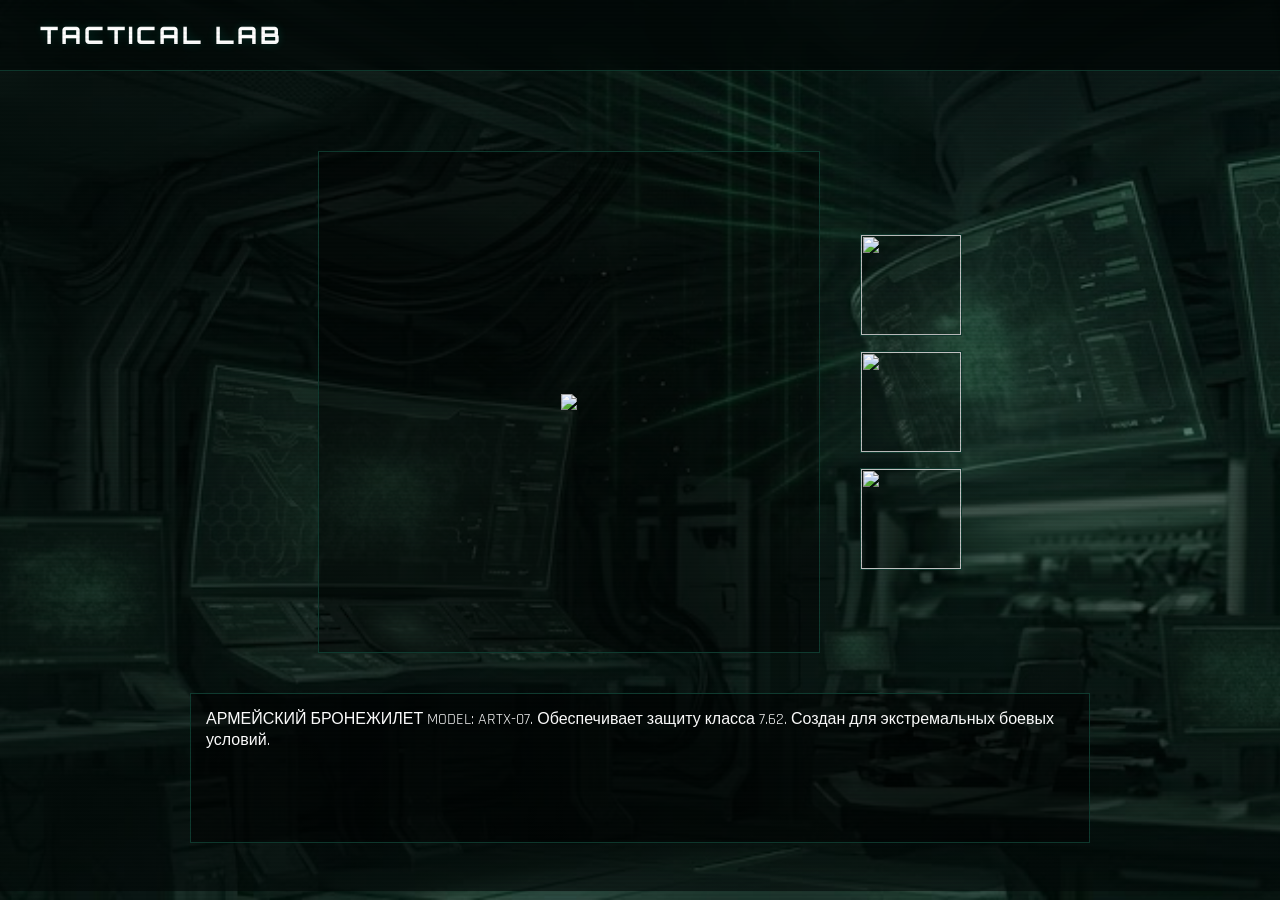
==== Tactical Lab/product.html @ 04adc697 "Add files via upload" ====
<!DOCTYPE html>
<html lang="ru">
<head>
  <meta charset="UTF-8">
  <title>Product</title>
  <link rel="stylesheet" href="style.css">
  <meta name="viewport" content="width=device-width, initial-scale=1.0">
  <style>
    body { margin: 0; }
    .main-content {
      width: 100%;
      min-height: calc(100vh - 80px);
      display: flex;
      flex-direction: column;
      align-items: center;
      justify-content: flex-start;
      padding: 20px;
      box-sizing: border-box;
    }
    .product-top {
      display: flex;
      justify-content: center;
      align-items: center;
      gap: 40px;
      width: 100%;
      margin-top: 60px;
      flex-wrap: wrap;
    }
    .main-image {
      width: 100%;
      max-width: 500px;
      aspect-ratio: 1 / 1;
      border: 1px solid var(--border-color);
      display: flex;
      align-items: center;
      justify-content: center;
      background: rgba(0,0,0,0.4);
    }
    .main-image img {
      max-width: 100%;
      max-height: 100%;
      object-fit: contain;
    }
    .thumbs {
      display: flex;
      flex-direction: column;
      gap: 15px;
    }
    .thumb {
      width: 100px;
      height: 100px;
      border: 1px solid var(--border-color);
      cursor: pointer;
      background: rgba(0,0,0,0.2);
      transition: 0.2s;
    }
    .thumb:hover {
      border-color: var(--accent);
      transform: scale(1.05);
    }
    .thumb img {
      width: 100%;
      height: 100%;
      object-fit: contain;
    }
    .product-description {
      width: 80%;
      max-width: 900px;
      margin-top: 40px;
    }
    .product-description textarea {
      width: 100%;
      height: 150px;
      background: rgba(0,0,0,0.5);
      border: 1px solid var(--border-color);
      color: white;
      padding: 15px;
      font-size: 16px;
      resize: none;
      box-sizing: border-box;
      font-family: 'Rajdhani', sans-serif;
    }
    @media (max-width: 768px) {
      .product-top { flex-direction: column; gap: 20px; margin-top: 20px; }
      .thumbs { flex-direction: row; justify-content: center; }
      .thumb { width: 70px; height: 70px; }
      .product-description { width: 95%; }
    }
  </style>
</head>
<body>

  <div class="header">
    <div class="logo">TACTICAL LAB</div>
      </div>
    </div>
  </div>

  <div class="main-content">
    <div class="product-top">
      <div class="main-image">
        <img id="mainImg" src="images/product1.png">
      </div>

      <div class="thumbs">
        <div class="thumb"><img src="images/product1.png" onclick="changeImg(this)"></div>
        <div class="thumb"><img src="images/product2.png" onclick="changeImg(this)"></div>
        <div class="thumb"><img src="images/product3.png" onclick="changeImg(this)"></div>
      </div>
    </div>

    <div class="product-description">
      <textarea placeholder="Описание товара...">АРМЕЙСКИЙ БРОНЕЖИЛЕТ MODEL: ARTX-07. Обеспечивает защиту класса 7.62. Создан для экстремальных боевых условий.</textarea>
    </div>

    <div class="product-controls">
    </div>
  </div>

  <div class="scanlines"></div>

  <script>
    function changeImg(el) {
      document.getElementById("mainImg").src = el.src;
    }
  </script>
</body>
</html>
---- Tactical Lab/style.css ----
/* Подключение футуристичных и строгих шрифтов из Google Fonts */
@import url('https://fonts.googleapis.com/css2?family=Orbitron:wght@400;600;800&family=Rajdhani:wght@500;600;700&family=Inter:wght@400;500&display=swap');

/* === ПЕРЕМЕННЫЕ === */
:root {
  --bg-dark: #020807;
  --bg-card: rgba(6, 18, 15, 0.65); 
  --accent: #00ffd0;
  --accent-dim: #1f7a63;
  --accent-glow: rgba(0, 255, 208, 0.15);
  --border-color: #0f3a2f;
  --text-main: #7fffd4;
  --text-muted: #6fbfa8;
}

/* === ГЛОБАЛЬНЫЕ СТИЛИ И СКРОЛЛБАР === */
body {
  margin: 0;
  background: url('background.png') no-repeat center center fixed;
  background-size: cover;
  font-family: 'Inter', sans-serif;
  color: var(--text-main);
  overflow-x: hidden;
}

::-webkit-scrollbar { width: 6px; }
::-webkit-scrollbar-track { background: var(--bg-dark); }
::-webkit-scrollbar-thumb { background: var(--border-color); border-radius: 3px; }
::-webkit-scrollbar-thumb:hover { background: var(--accent); }

/* === HEADER === */
.header {
  display: flex;
  justify-content: space-between;
  align-items: center;
  padding: 20px 40px;
  border-bottom: 1px solid var(--border-color);
  background: rgba(2, 8, 7, 0.85); 
  backdrop-filter: blur(10px);
  position: sticky;
  top: 0;
  z-index: 100;
}

.logo {
  font-family: 'Orbitron', sans-serif;
  font-weight: 800;
  font-size: 24px;
  letter-spacing: 3px;
  color: #fff;
  text-shadow: 0 0 10px var(--accent-glow);
}

.balance {
  display: flex;
  align-items: center;
  gap: 20px;
  font-family: 'Rajdhani', sans-serif;
  font-weight: 600;
  font-size: 16px;
  letter-spacing: 1px;
  text-transform: uppercase;
}

.cart {
  background: rgba(15, 58, 47, 0.2);
  border: 1px solid var(--border-color);
  padding: 6px 14px;
  border-radius: 4px;
  font-family: 'Orbitron', sans-serif;
  font-size: 13px;
  color: var(--accent);
}

/* === BUTTONS === */
.btn {
  font-family: 'Orbitron', sans-serif;
  font-weight: 600;
  font-size: 12px;
  letter-spacing: 1.5px;
  padding: 10px 22px;
  background: transparent;
  border: 1px solid var(--accent-dim);
  color: var(--text-main);
  cursor: pointer;
  text-transform: uppercase;
  transition: all 0.25s cubic-bezier(0.4, 0, 0.2, 1);
  position: relative;
}

.btn:hover {
  background: var(--accent);
  color: #000;
  border-color: var(--accent);
  box-shadow: 0 0 15px var(--accent-glow);
}

/* === LAYOUT === */
.container {
  display: grid;
  grid-template-columns: 240px 1fr;
  min-height: calc(100vh - 78px);
}

/* === SIDEBAR === */
.sidebar {
  padding: 40px 24px;
  border-right: 1px solid var(--border-color);
  background: linear-gradient(180deg, rgba(2, 8, 7, 0.9) 0%, rgba(5, 17, 14, 0.7) 100%);
  backdrop-filter: blur(4px);
  position: relative;
  overflow: hidden;
}

.sidebar div {
  font-family: 'Rajdhani', sans-serif;
  font-weight: 600;
  font-size: 16px;
  text-transform: uppercase;
  margin-bottom: 8px;
  cursor: pointer;
  letter-spacing: 2px;
  padding: 12px 16px;
  color: var(--text-muted);
  border-left: 2px solid transparent;
  transition: all 0.2s ease;
}

.sidebar div:hover {
  color: var(--accent);
  border-left-color: var(--accent);
  background: linear-gradient(90deg, rgba(0, 255, 208, 0.05) 0%, transparent 100%);
  padding-left: 22px;
}

/* === MAIN === */
.main-content {
  min-width: 0;
  background: radial-gradient(circle at top right, rgba(5, 20, 17, 0.4) 0%, rgba(2, 8, 7, 0.65) 70%);
}

/* === HERO SECTION === */
.hero {
  margin: 0;
  min-height: 380px;
  position: relative;
  overflow: hidden;
  width: 100%;
  background: url("images/warehouse.png") center/cover no-repeat;
  border-bottom: 1px solid var(--border-color);
  display: flex;
  align-items: center;
}

.hero::before {
  content: "";
  position: absolute;
  inset: 0;
  background: linear-gradient(90deg, rgba(2, 8, 7, 1) 0%, rgba(2, 8, 7, 0.8) 40%, rgba(2, 8, 7, 0) 100%);
  z-index: 1;
}

.hero-content {
  width: 45%;
  padding: 0 40px 0 24px;
  margin-left: 40px;
  position: relative;
  z-index: 2;
  border-left: 2px solid var(--accent-dim);
}

.hero-status {
  font-family: 'Orbitron', sans-serif;
  font-size: 11px;
  color: var(--accent);
  letter-spacing: 2px;
  display: block;
  margin-bottom: 8px;
}

.hero h1 {
  font-family: 'Orbitron', sans-serif;
  font-weight: 800;
  margin: 0;
  font-size: 52px;
  letter-spacing: 2px;
  color: #fff;
  text-shadow: 0 0 20px rgba(255,255,255,0.1);
}

.hero p {
  margin: 16px 0 28px 0;
  color: var(--text-muted);
  font-size: 15px;
  line-height: 1.8;
  font-family: 'Rajdhani', sans-serif;
  font-weight: 500;
  letter-spacing: 1px;
  text-transform: uppercase;
}

.hero-soldier, .hero-skull {
  position: absolute;
  top: 0;
  right: 0;
  width: 55%;
  height: 100%;
  pointer-events: none;
  mask-image: linear-gradient(to right, transparent 0%, black 40%);
}

.hero-skull { z-index: 1; opacity: 0.15; }
.hero-soldier { z-index: 2; }

.hero-soldier img, .hero-skull img {
  width: 100%;
  height: 100%;
  object-fit: cover;
}

/* === FEATURED & КАРТОЧКИ === */
.featured {
  padding: 40px;
  margin: 0;
}

.featured h3 {
  font-family: 'Orbitron', sans-serif;
  font-weight: 700;
  font-size: 18px;
  letter-spacing: 3px;
  margin-top: 0;
  margin-bottom: 24px;
  color: #fff;
}

.cards {
  display: grid;
  grid-template-columns: repeat(auto-fill, minmax(240px, 1fr)); 
  gap: 24px;
}

.card {
  height: 280px;
  border: 1px solid rgba(15, 58, 47, 0.7);
  background: var(--bg-card);
  backdrop-filter: blur(2px);
  position: relative;
  display: flex;
  align-items: center;
  justify-content: center;
  overflow: hidden;
  box-sizing: border-box;
  cursor: pointer;
  transition: all 0.3s cubic-bezier(0.25, 0.46, 0.45, 0.94);
  z-index: 10;
}

.card img {
  width: 100%;
  height: 100%;
  object-fit: cover;
  display: block;
  transition: transform 0.3s ease;
}

/* Угловые элементы (сохранены из твоего кода) */
.card::before, .card::after {
  content: "";
  position: absolute;
  width: 8px;
  height: 8px;
  transition: all 0.3s ease;
  z-index: 2; 
}

.card::before {
  top: -1px; left: -1px;
  border-top: 2px solid var(--accent-dim);
  border-left: 2px solid var(--accent-dim);
}

.card::after {
  bottom: -1px; right: -1px;
  border-bottom: 2px solid var(--accent-dim);
  border-right: 2px solid var(--accent-dim);
}

/* УЛУЧШЕННОЕ НЕОНОВОЕ СВЕЧЕНИЕ КАРТОЧКИ */
.card:hover {
  border-color: var(--accent);
  background: rgba(10, 35, 30, 0.85);
  transform: translateY(-8px) scale(1.02);
  box-shadow: 0 10px 30px rgba(0, 0, 0, 0.6),
              0 0 20px rgba(0, 255, 208, 0.3),
              inset 0 0 15px rgba(0, 255, 208, 0.15);
  z-index: 11;
}

.card:hover img {
  transform: scale(1.05); 
}

.card:hover::before { border-color: var(--accent); width: 16px; height: 16px; }
.card:hover::after { border-color: var(--accent); width: 16px; height: 16px; }

.sidebar::after {
  content: "";
  position: absolute;
  top: 0; right: 0; width: 4px; height: 100%;
  cursor: col-resize;
  transition: background 0.2s;
}
.sidebar::after:hover { background: var(--accent); }

.sidebar::before {
  content: "";
  position: absolute; inset: 0;
  background: repeating-linear-gradient(0deg, transparent, transparent 2px, rgba(0, 255, 208, 0.03) 3px);
  pointer-events: none;
}

/* ===== СТИЛИ ДЛЯ СТРАНИЦЫ ТОВАРА (PRODUCT PAGE) ===== */
.product-controls {
  width: 80%;
  max-width: 900px;
  margin-top: 20px;
  display: flex;
  justify-content: flex-end;
}

.buy-btn {
  font-size: 16px;
  padding: 14px 50px;
  background: var(--accent-dim);
  color: #fff;
  border: 1px solid var(--accent);
  font-weight: 800;
  width: 220px;
}

.buy-btn:hover {
  background: var(--accent);
  color: #000;
  box-shadow: 0 0 15px var(--accent-glow);
}

/* ===== 📱 MOBILE VERSION ===== */
@media (max-width: 768px) {
  .header { padding: 12px 16px; flex-direction: column; gap: 10px; }
  .logo { font-size: 18px; text-align: center; }
  .balance { width: 100%; justify-content: space-between; font-size: 13px; }
  .cart { font-size: 12px; padding: 4px 10px; }
  .sidebar { display: none; }
  .container { display: block; }
  
  .hero { min-height: 300px; align-items: center; justify-content: center; }
  .hero::before { background: linear-gradient(180deg, rgba(2, 8, 7, 0.9) 0%, rgba(2, 8, 7, 0.6) 100%); }
  .hero-content { width: 100%; margin: 0; padding: 20px; border-left: none; text-align: center; }
  .hero h1 { font-size: 28px; }
  .hero p { font-size: 12px; line-height: 1.6; }
  .hero-soldier, .hero-skull { display: none; }
  
  .featured { padding: 20px 12px; }
  .featured h3 { font-size: 14px; text-align: center; }
  
  .cards { grid-template-columns: repeat(2, 1fr); gap: 12px; }
  .card { height: 200px; padding: 10px; }
  .btn { font-size: 11px; padding: 10px; }
  .card:active { transform: scale(0.96); }
  .product-controls { width: 95%; }
  .buy-btn { width: 100%; }
}

/* =========================================
   ДОБАВЛЕННЫЕ СТИЛИ ВАУ-ЭФФЕКТОВ
   ========================================= */

/* ЭКРАН ЗАГРУЗКИ */
#boot-screen {
  position: fixed;
  top: 0;
  left: 0;
  width: 100vw;
  height: 100vh;
  background-color: var(--bg-dark);
  z-index: 9999;
  display: flex;
  flex-direction: column;
  justify-content: center;
  align-items: center;
  transition: opacity 0.5s ease-out;
}

.terminal {
  color: var(--accent);
  font-family: 'Courier New', Courier, monospace;
  font-size: 1.2rem;
  width: 80%;
  max-width: 600px;
}

.terminal p { margin: 10px 0; }

.typewriter {
  overflow: hidden;
  white-space: nowrap;
  border-right: 2px solid var(--accent);
  width: 0;
  animation: typing 1s steps(30, end) forwards;
}

.delay-1 { animation-delay: 1s; }
.delay-2 { animation-delay: 2s; }

@keyframes typing {
  from { width: 0 }
  to { width: 100%; border-right: transparent; }
}

.blink { animation: blinker 1s linear infinite; }
@keyframes blinker { 50% { opacity: 0; } }

/* СКАНЛАЙНЫ (Эффект монитора) */
.scanlines {
  position: fixed;
  top: 0;
  left: 0;
  width: 100vw;
  height: 100vh;
  background: linear-gradient(
    to bottom,
    rgba(255,255,255,0),
    rgba(255,255,255,0) 50%,
    rgba(0, 0, 0, 0.15) 50%,
    rgba(0, 0, 0, 0.15)
  );
  background-size: 100% 4px;
  pointer-events: none; /* Не блокирует клики */
  z-index: 9998;
  opacity: 0.3;
}
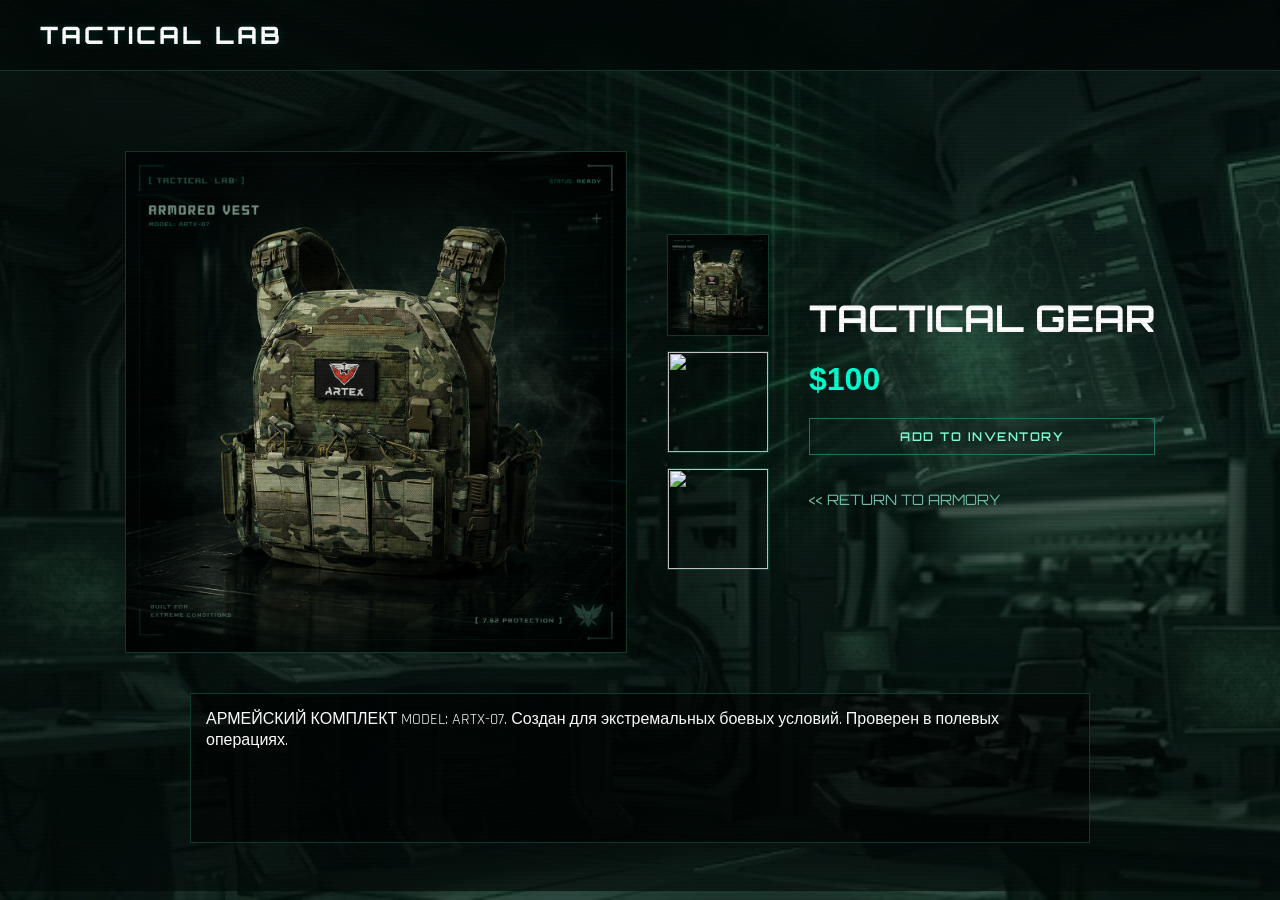
==== commit 71feb8ec: "Add files via upload" ====
--- a/Tactical Lab/product.html
+++ b/Tactical Lab/product.html
@@ -2,7 +2,7 @@
 <html lang="ru">
 <head>
   <meta charset="UTF-8">
-  <title>Product</title>
+  <title>Product Specifications</title>
   <link rel="stylesheet" href="style.css">
   <meta name="viewport" content="width=device-width, initial-scale=1.0">
   <style>
@@ -63,6 +63,35 @@
       height: 100%;
       object-fit: contain;
     }
+    .product-info-panel {
+      max-width: 400px;
+      display: flex;
+      flex-direction: column;
+      gap: 20px;
+    }
+    .product-title {
+      font-family: 'Orbitron', sans-serif;
+      font-size: 2.3rem;
+      color: #fff;
+      margin: 0;
+      text-transform: uppercase;
+    }
+    .product-price {
+      font-family: 'Rajdhani', sans-serif;
+      font-size: 2rem;
+      color: var(--accent);
+      font-weight: 700;
+    }
+    .back-link {
+      color: var(--text-muted);
+      text-decoration: none;
+      font-family: 'Orbitron', sans-serif;
+      font-size: 0.9rem;
+      margin-top: 15px;
+      display: inline-block;
+    }
+    .back-link:hover { color: var(--accent); }
+
     .product-description {
       width: 80%;
       max-width: 900px;
@@ -91,37 +120,57 @@
 <body>
 
   <div class="header">
-    <div class="logo">TACTICAL LAB</div>
-      </div>
-    </div>
+    <div class="logo" style="cursor:pointer;" onclick="window.location.href='index.html'">TACTICAL LAB</div>
   </div>
 
   <div class="main-content">
     <div class="product-top">
       <div class="main-image">
-        <img id="mainImg" src="images/product1.png">
+        <img id="mainImg" src="">
       </div>
 
       <div class="thumbs">
-        <div class="thumb"><img src="images/product1.png" onclick="changeImg(this)"></div>
-        <div class="thumb"><img src="images/product2.png" onclick="changeImg(this)"></div>
-        <div class="thumb"><img src="images/product3.png" onclick="changeImg(this)"></div>
+        <div class="thumb"><img id="t1" src="" onclick="changeImg(this)"></div>
+        <div class="thumb"><img id="t2" src="images/product2.png" onclick="changeImg(this)"></div>
+        <div class="thumb"><img id="t3" src="images/product3.png" onclick="changeImg(this)"></div>
+      </div>
+
+      <div class="product-info-panel">
+        <h1 id="productName" class="product-title">TACTICAL GEAR</h1>
+        <div id="productPrice" class="product-price">$0</div>
+        <button class="btn" onclick="addToCartProduct()">ADD TO INVENTORY</button>
+        <div>
+          <a href="index.html" class="back-link"><< RETURN TO ARMORY</a>
+        </div>
       </div>
     </div>
 
     <div class="product-description">
-      <textarea placeholder="Описание товара...">АРМЕЙСКИЙ БРОНЕЖИЛЕТ MODEL: ARTX-07. Обеспечивает защиту класса 7.62. Создан для экстремальных боевых условий.</textarea>
-    </div>
-
-    <div class="product-controls">
+      <textarea placeholder="Описание товара...">АРМЕЙСКИЙ КОМПЛЕКТ MODEL: ARTX-07. Создан для экстремальных боевых условий. Проверен в полевых операциях.</textarea>
     </div>
   </div>
 
   <div class="scanlines"></div>
 
   <script>
+    const price = localStorage.getItem("productPrice") || "100";
+    const name = localStorage.getItem("productName") || "Tactical Gear";
+    const img = localStorage.getItem("productImg") || "images/armor.png";
+
+    document.getElementById("productPrice").innerText = "$" + price;
+    document.getElementById("productName").innerText = name;
+    document.getElementById("mainImg").src = img;
+    document.getElementById("t1").src = img;
+
     function changeImg(el) {
       document.getElementById("mainImg").src = el.src;
+    }
+
+    function addToCartProduct() {
+      let cart = JSON.parse(localStorage.getItem('tacticalCart')) || [];
+      cart.push({ name: name, price: price, img: img });
+      localStorage.setItem('tacticalCart', JSON.stringify(cart));
+      alert("// LOADOUT UPDATED: CONFIGURATION COMPLETED");
     }
   </script>
 </body>
--- a/Tactical Lab/style.css
+++ b/Tactical Lab/style.css
@@ -439,4 +439,410 @@
   pointer-events: none; /* Не блокирует клики */
   z-index: 9998;
   opacity: 0.3;
-}+}
+.product-card {
+    transition: opacity 0.3s ease, transform 0.3s ease;
+}
+/* ===================================================
+   FIX & EXTENSION FOR CATALOG CARDS & TAC CART
+   =================================================== */
+
+.cards .card {
+  display: flex;
+  flex-direction: column;
+  height: auto;
+  justify-content: flex-start;
+  align-items: stretch;
+  padding: 0;
+}
+
+.card-image {
+  width: 100%;
+  aspect-ratio: 1 / 1;
+  display: flex;
+  align-items: center;
+  justify-content: center;
+  overflow: hidden;
+  background: rgba(0, 0, 0, 0.2);
+}
+
+.card-image img {
+  width: 100%;
+  height: 100%;
+  object-fit: cover;
+}
+
+.card-info {
+  padding: 15px;
+  background: rgba(2, 8, 7, 0.9);
+  border-top: 1px solid var(--border-color);
+  display: flex;
+  flex-direction: column;
+  gap: 10px;
+}
+
+.card-info h4 {
+  margin: 0;
+  font-family: 'Orbitron', sans-serif;
+  font-size: 0.9rem;
+  color: #fff;
+  letter-spacing: 1px;
+}
+
+.card-meta {
+  display: flex;
+  justify-content: space-between;
+  align-items: center;
+}
+
+.card-meta .price {
+  font-family: 'Rajdhani', sans-serif;
+  font-size: 1.3rem;
+  font-weight: 700;
+  color: var(--accent);
+}
+
+.buy-btn {
+  background: transparent;
+  border: 1px solid var(--accent-dim);
+  color: var(--text-main);
+  padding: 6px 14px;
+  font-family: 'Orbitron', sans-serif;
+  font-size: 0.75rem;
+  font-weight: 600;
+  cursor: pointer;
+  transition: all 0.2s ease;
+}
+
+.buy-btn:hover {
+  background: var(--accent);
+  color: #000;
+  border-color: var(--accent);
+  box-shadow: 0 0 10px var(--accent-glow);
+}
+
+.sidebar div.active {
+  color: var(--accent);
+  border-left: 2px solid var(--accent);
+  background: linear-gradient(90deg, rgba(0, 255, 208, 0.05) 0%, transparent 100%);
+  padding-left: 22px;
+}
+
+.cart-icon {
+  font-family: 'Orbitron', sans-serif;
+  font-size: 0.85rem;
+  color: var(--accent);
+  border: 1px solid var(--border-color);
+  padding: 8px 16px;
+  cursor: pointer;
+  letter-spacing: 1px;
+  transition: all 0.25s ease;
+}
+
+.cart-icon:hover {
+  background: var(--accent);
+  color: #000;
+  box-shadow: 0 0 15px var(--accent-glow);
+}
+
+.cart-modal {
+  display: none; 
+  position: fixed;
+  top: 0; left: 0;
+  width: 100vw; height: 100vh;
+  background: rgba(2, 8, 7, 0.9);
+  z-index: 99999;
+  justify-content: center;
+  align-items: center;
+  backdrop-filter: blur(5px);
+}
+
+.cart-content {
+  background: #020807;
+  border: 1px solid var(--accent);
+  width: 90%;
+  max-width: 450px;
+  padding: 30px;
+  box-shadow: 0 0 30px rgba(0, 255, 208, 0.2);
+}
+
+.cart-header {
+  display: flex;
+  justify-content: space-between;
+  align-items: center;
+  border-bottom: 1px solid var(--border-color);
+  padding-bottom: 15px;
+}
+
+.cart-header h2 {
+  font-family: 'Orbitron', sans-serif;
+  font-size: 1.1rem;
+  color: var(--accent);
+  margin: 0;
+}
+
+.close-cart {
+  color: var(--text-muted);
+  font-size: 2rem;
+  cursor: pointer;
+  line-height: 1;
+}
+.close-cart:hover { color: var(--accent); }
+
+.cart-items {
+  max-height: 250px;
+  overflow-y: auto;
+  margin: 20px 0;
+}
+
+.empty-msg {
+  font-family: 'Rajdhani', sans-serif;
+  color: var(--text-muted);
+  text-align: center;
+  font-size: 1.1rem;
+}
+
+.cart-item-row {
+  display: flex;
+  align-items: center;
+  gap: 15px;
+  border-bottom: 1px solid rgba(15, 58, 47, 0.4);
+  padding: 10px 0;
+}
+
+.cart-item-row img {
+  width: 50px;
+  height: 50px;
+  object-fit: contain;
+  border: 1px solid var(--border-color);
+  background: rgba(0,0,0,0.3);
+}
+
+.cart-item-info { flex: 1; }
+.cart-item-info h4 {
+  margin: 0 0 5px 0;
+  font-size: 0.95rem;
+  color: #fff;
+  font-family: 'Rajdhani', sans-serif;
+}
+.cart-item-info p {
+  margin: 0;
+  font-size: 0.9rem;
+  color: var(--accent);
+  font-weight: 600;
+}
+
+.remove-item {
+  font-family: 'Orbitron', sans-serif;
+  font-size: 0.75rem;
+  color: #ff5555;
+  cursor: pointer;
+  padding: 4px 8px;
+}
+.remove-item:hover { text-shadow: 0 0 5px rgba(255,85,85,0.5); }
+
+.cart-footer {
+  border-top: 1px solid var(--border-color);
+  padding-top: 20px;
+  display: flex;
+  flex-direction: column;
+  gap: 15px;
+}
+
+.cart-total {
+  font-family: 'Orbitron', sans-serif;
+  font-size: 1.2rem;
+  color: #fff;
+  text-align: right;
+}
+.cart-total span { color: var(--accent); }
+.checkout-btn { width: 100%; text-align: center; }
+/* ===================================================
+   PREMIUM TACTICAL HUD CARDS DESIGN
+   =================================================== */
+
+/* Сетка карточек — делаем отступы чуть больше для объема */
+.cards {
+  display: grid;
+  grid-template-columns: repeat(auto-fill, minmax(240px, 1fr));
+  gap: 25px;
+  padding: 10px 0;
+}
+
+/* Главный контейнер карточки */
+.cards .card {
+  display: flex;
+  flex-direction: column;
+  height: auto;
+  justify-content: flex-start;
+  align-items: stretch;
+  padding: 0;
+  background: linear-gradient(135deg, rgba(4, 14, 12, 0.9) 0%, rgba(2, 6, 5, 0.98) 100%);
+  border: 1px solid rgba(0, 255, 208, 0.15);
+  position: relative;
+  overflow: hidden;
+  backdrop-filter: blur(6px);
+  -webkit-backdrop-filter: blur(6px);
+  transition: transform 0.4s cubic-bezier(0.16, 1, 0.3, 1), 
+              border-color 0.4s cubic-bezier(0.16, 1, 0.3, 1), 
+              box-shadow 0.4s cubic-bezier(0.16, 1, 0.3, 1);
+}
+
+/* Эффект наведения на карточку */
+.cards .card:hover {
+  transform: translateY(-8px);
+  border-color: var(--accent);
+  box-shadow: 0 12px 30px rgba(0, 255, 208, 0.15), 
+              inset 0 0 15px rgba(0, 255, 208, 0.05);
+}
+
+/* Контейнер для изображения товара */
+.card-image {
+  width: 100%;
+  aspect-ratio: 1 / 1;
+  display: flex;
+  align-items: center;
+  justify-content: center;
+  position: relative;
+  background: rgba(0, 0, 0, 0.4);
+  padding: 15px;
+  box-sizing: border-box;
+}
+
+/* Тактические угловые рамки (Угловой прицел интерфейса) */
+.card-image::before, .card-image::after {
+  content: '';
+  position: absolute;
+  width: 10px;
+  height: 10px;
+  border-color: rgba(0, 255, 208, 0.3);
+  border-style: solid;
+  transition: all 0.3s ease;
+  pointer-events: none;
+}
+/* Верхний левый угол */
+.card-image::before {
+  top: 10px; left: 10px;
+  border-width: 2px 0 0 2px;
+}
+/* Нижний правый угол */
+.card-image::after {
+  bottom: 10px; right: 10px;
+  border-width: 0 2px 2px 0;
+}
+
+/* Подсветка углов при наведении */
+.cards .card:hover .card-image::before,
+.cards .card:hover .card-image::after {
+  border-color: var(--accent);
+  width: 15px;
+  height: 15px;
+}
+
+/* Изображение внутри карточки */
+.card-image img {
+  max-width: 85%;
+  max-height: 85%;
+  object-fit: contain;
+  filter: drop-shadow(0 8px 16px rgba(0,0,0,0.6));
+  transition: transform 0.5s cubic-bezier(0.16, 1, 0.3, 1), 
+              filter 0.3s ease;
+}
+
+/* Мягкий зум и свечение картинки */
+.cards .card:hover .card-image img {
+  transform: scale(1.06);
+  filter: drop-shadow(0 0 20px rgba(0, 255, 208, 0.35));
+}
+
+/* Информационный блок */
+.card-info {
+  padding: 20px;
+  background: rgba(1, 4, 3, 0.95);
+  border-top: 1px solid rgba(15, 58, 47, 0.8);
+  display: flex;
+  flex-direction: column;
+  gap: 12px;
+  position: relative;
+  z-index: 2;
+}
+
+/* Маленький технический маркер над заголовком */
+.card-info::before {
+  content: '// SYSTEM READY';
+  font-family: 'Rajdhani', sans-serif;
+  font-size: 0.65rem;
+  color: var(--accent-dim);
+  letter-spacing: 2px;
+  font-weight: 600;
+  transition: color 0.3s ease;
+}
+.cards .card:hover .card-info::before {
+  color: var(--accent);
+}
+
+/* Название товара */
+.card-info h4 {
+  margin: 0;
+  font-family: 'Orbitron', sans-serif;
+  font-size: 0.9rem;
+  color: #ffffff;
+  letter-spacing: 1px;
+  text-transform: uppercase;
+}
+
+/* Мета-блок (Цена + Кнопка) */
+.card-meta {
+  display: flex;
+  justify-content: space-between;
+  align-items: center;
+  margin-top: 4px;
+}
+
+/* Стилизация цены с неоновым эффектом */
+.card-meta .price {
+  font-family: 'Rajdhani', sans-serif;
+  font-size: 1.4rem;
+  font-weight: 700;
+  color: var(--text-main);
+  transition: color 0.3s ease, text-shadow 0.3s ease;
+}
+.cards .card:hover .card-meta .price {
+  color: var(--accent);
+  text-shadow: 0 0 10px rgba(0, 255, 208, 0.6);
+}
+
+/* Новая футуристичная кнопка BUY */
+.buy-btn {
+  background: transparent;
+  border: 1px solid var(--accent-dim);
+  color: var(--accent);
+  padding: 6px 16px;
+  font-family: 'Orbitron', sans-serif;
+  font-size: 0.75rem;
+  font-weight: 600;
+  letter-spacing: 1px;
+  cursor: pointer;
+  text-transform: uppercase;
+  transition: all 0.3s cubic-bezier(0.16, 1, 0.3, 1);
+}
+
+/* Эффект полной инверсии при наведении на кнопку */
+.buy-btn:hover {
+  background: var(--accent);
+  color: #020807;
+  border-color: var(--accent);
+  box-shadow: 0 0 15px var(--accent);
+  font-weight: 700;
+}
+
+/* Декоративная текстура сканирующих линий (Grid overlay) поверх карточки */
+.cards .card::after {
+  content: '';
+  position: absolute;
+  top: 0; left: 0; width: 100%; height: 100%;
+  background: linear-gradient(rgba(0, 255, 208, 0.015) 50%, transparent 50%);
+  background-size: 100% 4px;
+  pointer-events: none;
+  z-index: 1;
+}
